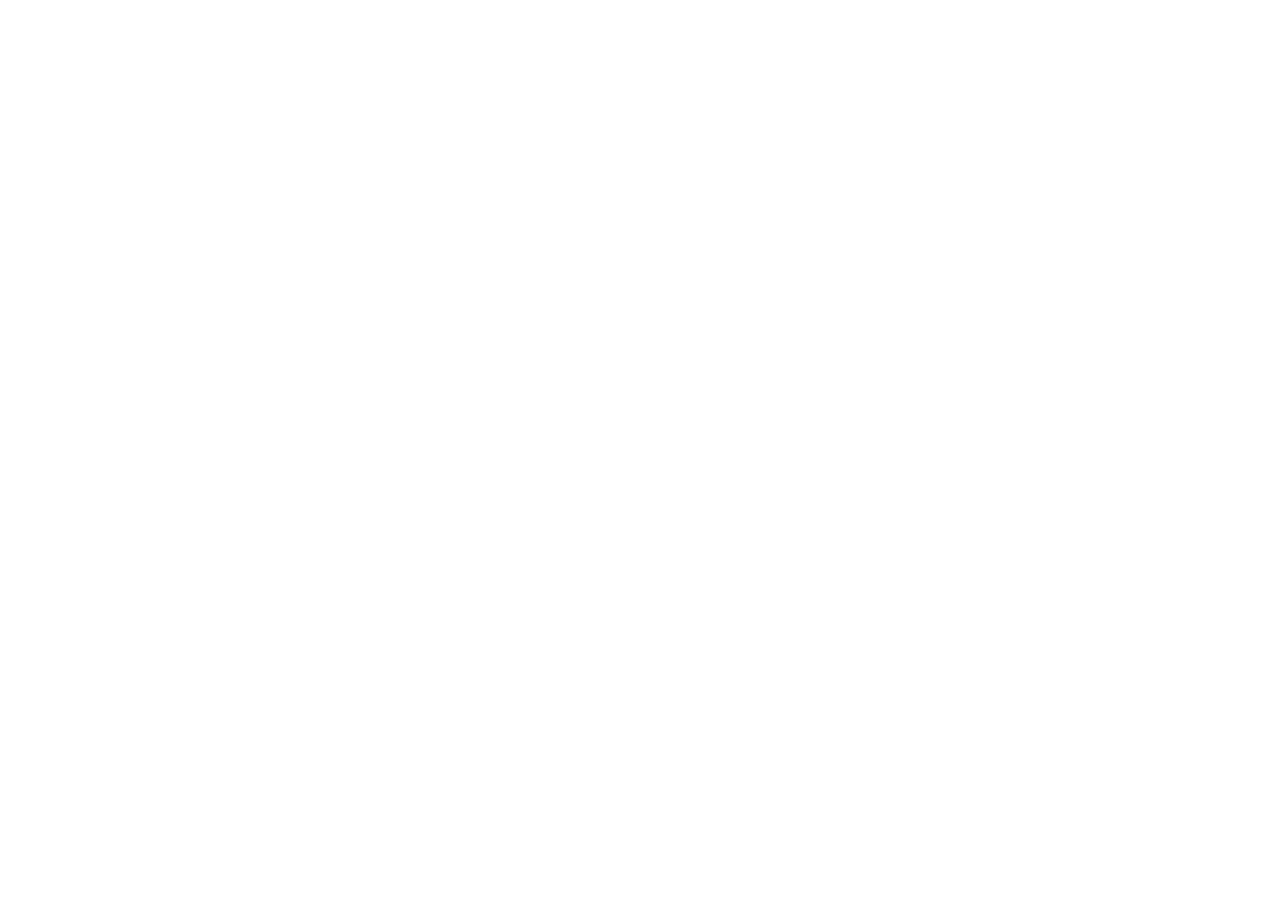
==== index.html @ 72e3a2d3 "Create index.html" ====
<!DOCTYPE html>
<html lang="en">

<head>
    <meta charset="UTF-8">
    <meta name="viewport" content="width=device-width, initial-scale=1.0">
    <title>A Minecraft Movie (2025)</title>
    <style>
        html, body {
            margin: 0;
            height: 100%;
        }

        iframe {
            width: 100%;
            height: 100%;
            border: none;
            display: block;
        }

        #fullscreenButton {
            position: absolute;
            top: 10px;
            right: 10px;
            z-index: 10;
            padding: 10px;
            background-color: #007BFF;
            color: white;
            border: none;
            cursor: pointer;
        }
    </style>
</head>

<body>
    <iframe id="vidsrc" src="https://player.videasy.net/movie/297946" sandbox="allow-forms allow-same-origin allow-scripts allow-presentation" allowfullscreen></iframe>
</body>

</html>
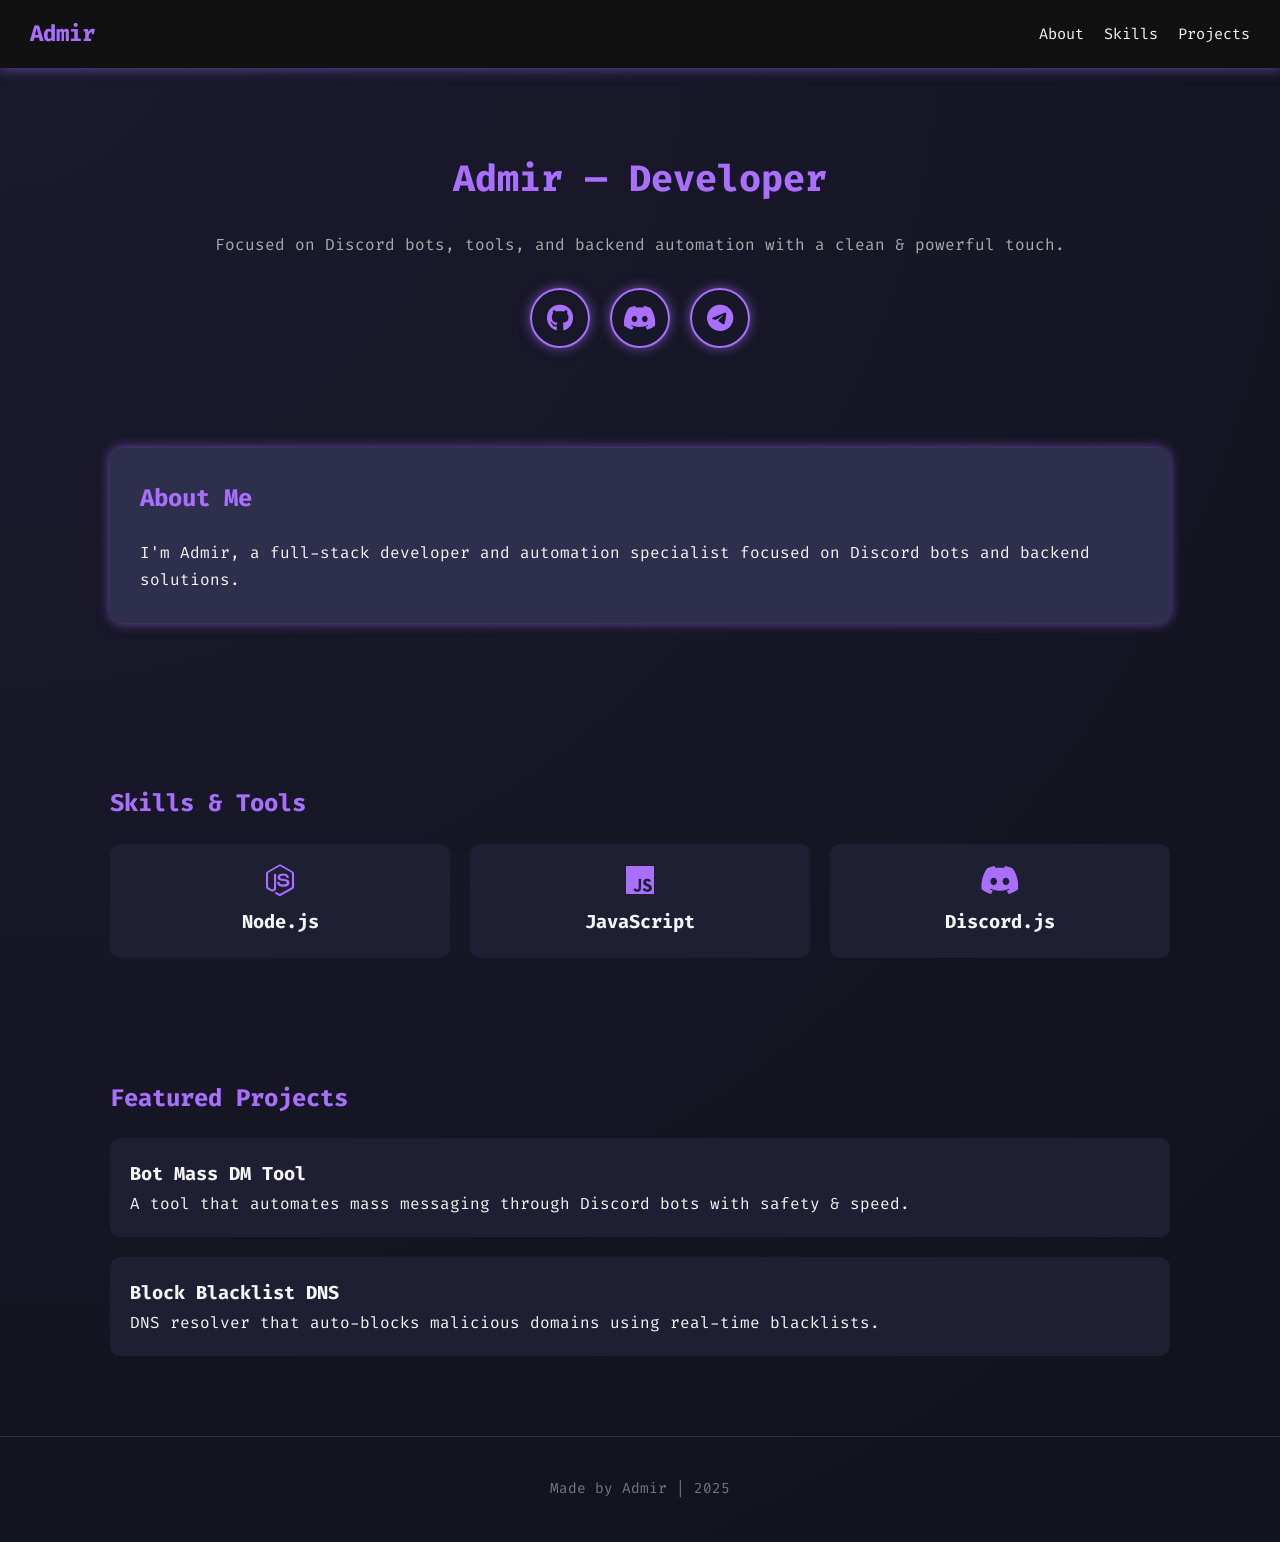
==== commit 0d2fa3bf: "Update index.html" ====
--- a/index.html
+++ b/index.html
@@ -1,39 +1,279 @@
 <!DOCTYPE html>
 <html lang="en">
-
 <head>
-    <meta charset="UTF-8">
-    <meta name="viewport" content="width=device-width, initial-scale=1.0">
-    <title>A Minecraft Movie (2025)</title>
-    <style>
-        html, body {
-            margin: 0;
-            height: 100%;
-        }
-
-        iframe {
-            width: 100%;
-            height: 100%;
-            border: none;
-            display: block;
-        }
-
-        #fullscreenButton {
-            position: absolute;
-            top: 10px;
-            right: 10px;
-            z-index: 10;
-            padding: 10px;
-            background-color: #007BFF;
-            color: white;
-            border: none;
-            cursor: pointer;
-        }
-    </style>
+  <meta charset="UTF-8" />
+  <meta name="viewport" content="width=device-width, initial-scale=1.0"/>
+  <title>Admir | My Portfolio</title>
+  <link href="https://fonts.googleapis.com/css2?family=Fira+Code&display=swap" rel="stylesheet">
+  <link rel="stylesheet" href="https://cdnjs.cloudflare.com/ajax/libs/font-awesome/6.0.0-beta3/css/all.min.css" />
+  <style>
+    :root {
+      --bg: #1a1a2e;
+      --card: #2e2e4d;
+      --accent: #a970ff;
+      --light: #f5f5f5;
+      --dim: #aaa;
+      --font: 'Fira Code', monospace;
+      --glow: 0 0 12px rgba(169, 112, 255, 0.6);
+    }
+
+    * {
+      margin: 0;
+      padding: 0;
+      box-sizing: border-box;
+    }
+
+    body {
+      font-family: var(--font);
+      background: radial-gradient(circle at top left, #1a1a2e, #12121c);
+      color: var(--light);
+      line-height: 1.7;
+    }
+
+    nav {
+      background: #111;
+      padding: 15px 30px;
+      display: flex;
+      justify-content: space-between;
+      align-items: center;
+      position: sticky;
+      top: 0;
+      z-index: 10;
+      box-shadow: var(--glow);
+    }
+
+    nav h1 {
+      color: var(--accent);
+      font-size: 1.4rem;
+    }
+
+    nav ul {
+      list-style: none;
+      display: flex;
+      gap: 20px;
+    }
+
+    nav ul li a {
+      color: var(--light);
+      text-decoration: none;
+      transition: 0.3s;
+      font-size: 0.95rem;
+    }
+
+    nav ul li a:hover {
+      color: var(--accent);
+    }
+
+    header {
+      text-align: center;
+      padding: 80px 20px 40px;
+    }
+
+    header h2 {
+      font-size: 2.3rem;
+      color: var(--accent);
+    }
+
+    header p {
+      color: var(--dim);
+      margin-top: 10px;
+      margin-bottom: 30px;
+    }
+
+    .button-group {
+      margin-top: 25px;
+      display: flex;
+      justify-content: center;
+      flex-wrap: wrap;
+      gap: 20px;
+    }
+
+    .icon-btn {
+      background-color: transparent;
+      border: 2px solid var(--accent);
+      color: var(--accent);
+      border-radius: 50%;
+      padding: 16px;
+      font-size: 1.7rem;
+      transition: 0.3s ease;
+      box-shadow: var(--glow);
+      text-decoration: none;
+      display: flex;
+      align-items: center;
+      justify-content: center;
+      width: 60px;
+      height: 60px;
+    }
+
+    .icon-btn:hover {
+      background-color: var(--accent);
+      color: #1a1a2e;
+      transform: scale(1.1);
+      box-shadow: 0 0 20px var(--accent), 0 0 40px var(--accent);
+    }
+
+    .icon-btn:hover i {
+      filter: invert(1);
+      animation: pulse 1.2s infinite ease-in-out;
+    }
+
+    @keyframes pulse {
+      0%, 100% { transform: scale(1); }
+      50% { transform: scale(1.1); }
+    }
+
+    section {
+      padding: 60px 20px;
+      max-width: 1100px;
+      margin: auto;
+    }
+
+    .card {
+      background: var(--card);
+      padding: 30px;
+      border-radius: 12px;
+      box-shadow: var(--glow);
+      margin-bottom: 40px;
+    }
+
+    h2 {
+      color: var(--accent);
+      margin-bottom: 20px;
+    }
+
+    .skills-grid {
+      display: grid;
+      grid-template-columns: repeat(auto-fit, minmax(240px, 1fr));
+      gap: 20px;
+    }
+
+    .skill {
+      background: #1f1f33;
+      padding: 20px;
+      border-radius: 10px;
+      text-align: center;
+      transition: 0.3s;
+    }
+
+    .skill i {
+      font-size: 2rem;
+      margin-bottom: 10px;
+      color: var(--accent);
+    }
+
+    .skill:hover {
+      background: #272742;
+      box-shadow: 0 0 12px #a970ff88;
+    }
+
+    .project {
+      background: #1f1f33;
+      padding: 20px;
+      border-radius: 10px;
+      margin-bottom: 20px;
+    }
+
+    .project:hover {
+      background: #272742;
+      box-shadow: 0 0 12px #a970ff88;
+    }
+
+    footer {
+      text-align: center;
+      padding: 40px 20px;
+      font-size: 0.9rem;
+      color: #777;
+      border-top: 1px solid #333;
+    }
+
+    @media (max-width: 768px) {
+      nav ul {
+        display: none;
+      }
+
+      .skills-grid {
+        grid-template-columns: 1fr;
+      }
+
+      .icon-btn {
+        font-size: 1.4rem;
+        padding: 14px;
+      }
+    }
+  </style>
 </head>
-
 <body>
-    <iframe id="vidsrc" src="https://player.videasy.net/movie/297946" sandbox="allow-forms allow-same-origin allow-scripts allow-presentation" allowfullscreen></iframe>
+
+  <nav>
+    <h1>Admir</h1>
+    <ul>
+      <li><a href="#about">About</a></li>
+      <li><a href="#skills">Skills</a></li>
+      <li><a href="#projects">Projects</a></li>
+    </ul>
+  </nav>
+
+  <header>
+    <h2>Admir — Developer</h2>
+    <p>Focused on Discord bots, tools, and backend automation with a clean & powerful touch.</p>
+    <div class="button-group">
+      <!-- GitHub -->
+      <a href="https://github.com/justadmir" class="icon-btn" target="_blank">
+        <i class="fab fa-github"></i>
+      </a>
+
+      <!-- Discord -->
+      <a href="https://discord.com/users/1069306101973139527" class="icon-btn" target="_blank">
+        <i class="fab fa-discord"></i>
+      </a>
+
+      <!-- Telegram -->
+      <a href="https://t.me/admirt1" class="icon-btn" target="_blank">
+        <i class="fab fa-telegram"></i>
+      </a>
+    </div>
+  </header>
+
+  <section id="about">
+    <div class="card">
+      <h2>About Me</h2>
+      <p>I'm Admir, a full-stack developer and automation specialist focused on Discord bots and backend solutions.</p>
+    </div>
+  </section>
+
+  <section id="skills">
+    <h2>Skills & Tools</h2>
+    <div class="skills-grid">
+      <div class="skill">
+        <i class="fab fa-node-js"></i>
+        <h3>Node.js</h3>
+      </div>
+      <div class="skill">
+        <i class="fab fa-js"></i>
+        <h3>JavaScript</h3>
+      </div>
+      <div class="skill">
+        <i class="fab fa-discord"></i>
+        <h3>Discord.js</h3>
+      </div>
+    </div>
+  </section>
+
+  <section id="projects">
+    <h2>Featured Projects</h2>
+    <div class="project">
+      <h3>Bot Mass DM Tool</h3>
+      <p>A tool that automates mass messaging through Discord bots with safety & speed.</p>
+    </div>
+    <div class="project">
+      <h3>Block Blacklist DNS</h3>
+      <p>DNS resolver that auto-blocks malicious domains using real-time blacklists.</p>
+    </div>
+  </section>
+
+  <footer>
+    <p>Made by Admir | 2025</p>
+  </footer>
+
 </body>
-
 </html>
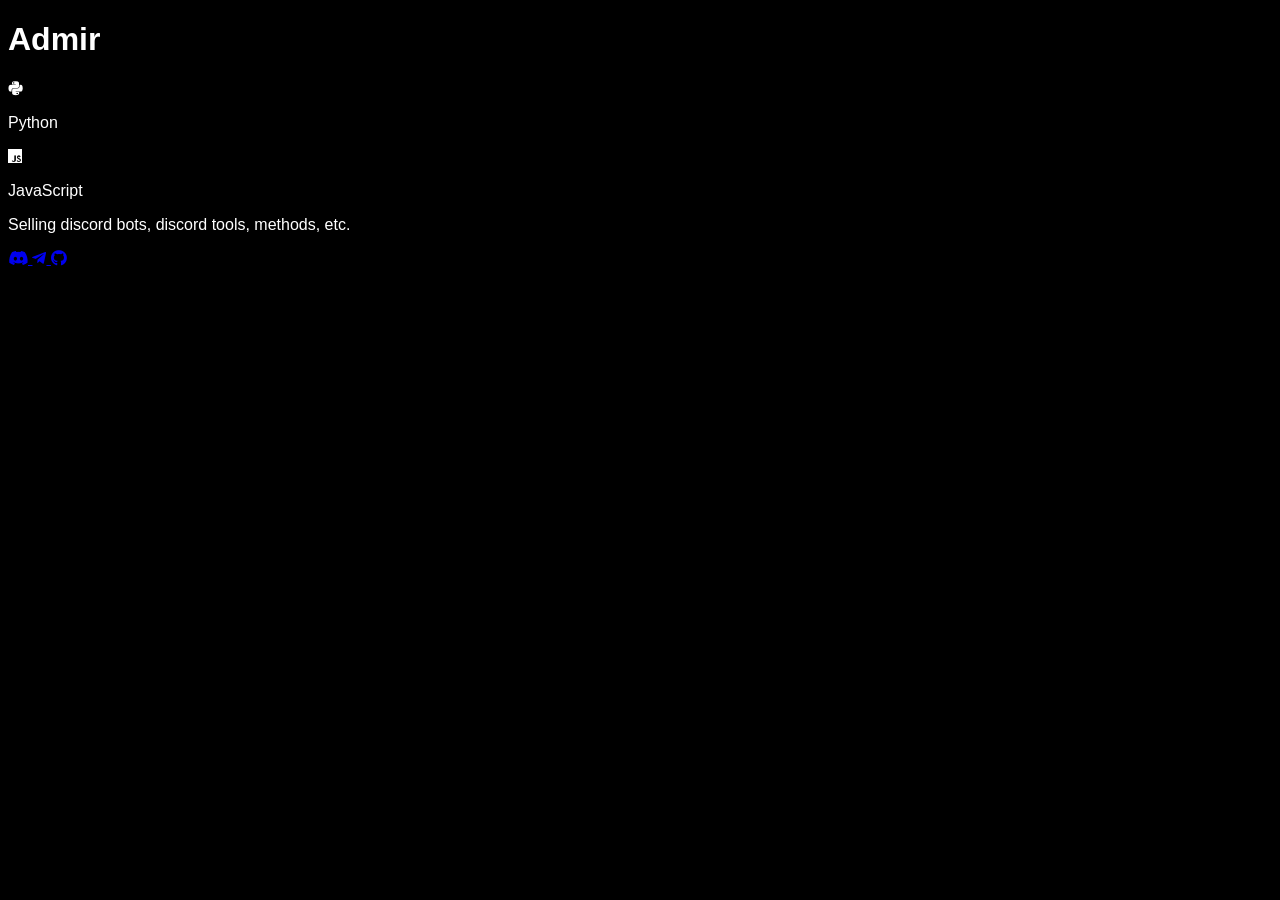
==== commit 5531bc18: "Create index.html" ====
--- a/index.html
+++ b/index.html
@@ -3,277 +3,47 @@
 <head>
   <meta charset="UTF-8" />
   <meta name="viewport" content="width=device-width, initial-scale=1.0"/>
-  <title>Admir | My Portfolio</title>
-  <link href="https://fonts.googleapis.com/css2?family=Fira+Code&display=swap" rel="stylesheet">
-  <link rel="stylesheet" href="https://cdnjs.cloudflare.com/ajax/libs/font-awesome/6.0.0-beta3/css/all.min.css" />
-  <style>
-    :root {
-      --bg: #1a1a2e;
-      --card: #2e2e4d;
-      --accent: #a970ff;
-      --light: #f5f5f5;
-      --dim: #aaa;
-      --font: 'Fira Code', monospace;
-      --glow: 0 0 12px rgba(169, 112, 255, 0.6);
-    }
-
-    * {
-      margin: 0;
-      padding: 0;
-      box-sizing: border-box;
-    }
-
-    body {
-      font-family: var(--font);
-      background: radial-gradient(circle at top left, #1a1a2e, #12121c);
-      color: var(--light);
-      line-height: 1.7;
-    }
-
-    nav {
-      background: #111;
-      padding: 15px 30px;
-      display: flex;
-      justify-content: space-between;
-      align-items: center;
-      position: sticky;
-      top: 0;
-      z-index: 10;
-      box-shadow: var(--glow);
-    }
-
-    nav h1 {
-      color: var(--accent);
-      font-size: 1.4rem;
-    }
-
-    nav ul {
-      list-style: none;
-      display: flex;
-      gap: 20px;
-    }
-
-    nav ul li a {
-      color: var(--light);
-      text-decoration: none;
-      transition: 0.3s;
-      font-size: 0.95rem;
-    }
-
-    nav ul li a:hover {
-      color: var(--accent);
-    }
-
-    header {
-      text-align: center;
-      padding: 80px 20px 40px;
-    }
-
-    header h2 {
-      font-size: 2.3rem;
-      color: var(--accent);
-    }
-
-    header p {
-      color: var(--dim);
-      margin-top: 10px;
-      margin-bottom: 30px;
-    }
-
-    .button-group {
-      margin-top: 25px;
-      display: flex;
-      justify-content: center;
-      flex-wrap: wrap;
-      gap: 20px;
-    }
-
-    .icon-btn {
-      background-color: transparent;
-      border: 2px solid var(--accent);
-      color: var(--accent);
-      border-radius: 50%;
-      padding: 16px;
-      font-size: 1.7rem;
-      transition: 0.3s ease;
-      box-shadow: var(--glow);
-      text-decoration: none;
-      display: flex;
-      align-items: center;
-      justify-content: center;
-      width: 60px;
-      height: 60px;
-    }
-
-    .icon-btn:hover {
-      background-color: var(--accent);
-      color: #1a1a2e;
-      transform: scale(1.1);
-      box-shadow: 0 0 20px var(--accent), 0 0 40px var(--accent);
-    }
-
-    .icon-btn:hover i {
-      filter: invert(1);
-      animation: pulse 1.2s infinite ease-in-out;
-    }
-
-    @keyframes pulse {
-      0%, 100% { transform: scale(1); }
-      50% { transform: scale(1.1); }
-    }
-
-    section {
-      padding: 60px 20px;
-      max-width: 1100px;
-      margin: auto;
-    }
-
-    .card {
-      background: var(--card);
-      padding: 30px;
-      border-radius: 12px;
-      box-shadow: var(--glow);
-      margin-bottom: 40px;
-    }
-
-    h2 {
-      color: var(--accent);
-      margin-bottom: 20px;
-    }
-
-    .skills-grid {
-      display: grid;
-      grid-template-columns: repeat(auto-fit, minmax(240px, 1fr));
-      gap: 20px;
-    }
-
-    .skill {
-      background: #1f1f33;
-      padding: 20px;
-      border-radius: 10px;
-      text-align: center;
-      transition: 0.3s;
-    }
-
-    .skill i {
-      font-size: 2rem;
-      margin-bottom: 10px;
-      color: var(--accent);
-    }
-
-    .skill:hover {
-      background: #272742;
-      box-shadow: 0 0 12px #a970ff88;
-    }
-
-    .project {
-      background: #1f1f33;
-      padding: 20px;
-      border-radius: 10px;
-      margin-bottom: 20px;
-    }
-
-    .project:hover {
-      background: #272742;
-      box-shadow: 0 0 12px #a970ff88;
-    }
-
-    footer {
-      text-align: center;
-      padding: 40px 20px;
-      font-size: 0.9rem;
-      color: #777;
-      border-top: 1px solid #333;
-    }
-
-    @media (max-width: 768px) {
-      nav ul {
-        display: none;
-      }
-
-      .skills-grid {
-        grid-template-columns: 1fr;
-      }
-
-      .icon-btn {
-        font-size: 1.4rem;
-        padding: 14px;
-      }
-    }
-  </style>
+  <title>Admir | Developer</title>
+  <!-- Font Awesome for social icons -->
+  <link rel="stylesheet" href="https://cdnjs.cloudflare.com/ajax/libs/font-awesome/5.15.4/css/all.min.css" />
+  <link rel="stylesheet" href="styles.css" />
 </head>
 <body>
+  <div class="glass-box">
+    <h1 class="typewriter">Admir</h1>
 
-  <nav>
-    <h1>Admir</h1>
-    <ul>
-      <li><a href="#about">About</a></li>
-      <li><a href="#skills">Skills</a></li>
-      <li><a href="#projects">Projects</a></li>
-    </ul>
-  </nav>
+    <div class="tech-stack">
+      <!-- Python icon for languages -->
+      <div class="stack-logo">
+        <i class="fab fa-python"></i>
+        <p>Python</p>
+      </div>
+      <!-- JavaScript icon for languages -->
+      <div class="stack-logo">
+        <i class="fab fa-js"></i>
+        <p>JavaScript</p>
+      </div>
+    </div>
 
-  <header>
-    <h2>Admir — Developer</h2>
-    <p>Focused on Discord bots, tools, and backend automation with a clean & powerful touch.</p>
-    <div class="button-group">
-      <!-- GitHub -->
-      <a href="https://github.com/justadmir" class="icon-btn" target="_blank">
-        <i class="fab fa-github"></i>
-      </a>
+    <!-- Selling section moved under the language logos -->
+    <p class="selling-text">Selling discord bots, discord tools, methods, etc.</p>
 
-      <!-- Discord -->
-      <a href="https://discord.com/users/1069306101973139527" class="icon-btn" target="_blank">
+    <div class="social-links">
+      <!-- Discord Social Button -->
+      <a href="https://discord.com/users/YOUR-ID" target="_blank" class="social-btn discord-btn">
         <i class="fab fa-discord"></i>
       </a>
 
-      <!-- Telegram -->
-      <a href="https://t.me/admirt1" class="icon-btn" target="_blank">
-        <i class="fab fa-telegram"></i>
+      <!-- Telegram Social Button -->
+      <a href="https://t.me/YOUR_USERNAME" target="_blank" class="social-btn telegram-btn">
+        <i class="fab fa-telegram-plane"></i>
+      </a>
+
+      <!-- GitHub Social Button -->
+      <a href="https://github.com/YOUR_USERNAME" target="_blank" class="social-btn github-btn">
+        <i class="fab fa-github"></i>
       </a>
     </div>
-  </header>
-
-  <section id="about">
-    <div class="card">
-      <h2>About Me</h2>
-      <p>I'm Admir, a full-stack developer and automation specialist focused on Discord bots and backend solutions.</p>
-    </div>
-  </section>
-
-  <section id="skills">
-    <h2>Skills & Tools</h2>
-    <div class="skills-grid">
-      <div class="skill">
-        <i class="fab fa-node-js"></i>
-        <h3>Node.js</h3>
-      </div>
-      <div class="skill">
-        <i class="fab fa-js"></i>
-        <h3>JavaScript</h3>
-      </div>
-      <div class="skill">
-        <i class="fab fa-discord"></i>
-        <h3>Discord.js</h3>
-      </div>
-    </div>
-  </section>
-
-  <section id="projects">
-    <h2>Featured Projects</h2>
-    <div class="project">
-      <h3>Bot Mass DM Tool</h3>
-      <p>A tool that automates mass messaging through Discord bots with safety & speed.</p>
-    </div>
-    <div class="project">
-      <h3>Block Blacklist DNS</h3>
-      <p>DNS resolver that auto-blocks malicious domains using real-time blacklists.</p>
-    </div>
-  </section>
-
-  <footer>
-    <p>Made by Admir | 2025</p>
-  </footer>
-
+  </div>
 </body>
 </html>
--- a/styles.css
+++ b/styles.css
@@ -0,0 +1,49 @@
+body {
+    background-color: black;
+    color: white;
+    font-family: Arial, sans-serif;
+}
+
+.container {
+    width: 300px;
+    margin: 100px auto;
+    text-align: center;
+}
+
+h2 {
+    margin-bottom: 20px;
+}
+
+form {
+    display: flex;
+    flex-direction: column;
+    align-items: center;
+}
+
+label, input {
+    margin-bottom: 10px;
+    width: 100%;
+    text-align: left;
+}
+
+input {
+    padding: 5px;
+}
+
+button.button {
+    background-color: black;
+    color: white;
+    border: 1px solid white;
+    padding: 10px;
+    cursor: pointer;
+}
+
+button.button:hover {
+    background-color: white;
+    color: black;
+}
+
+.message {
+    margin-top: 10px;
+    color: red;
+}
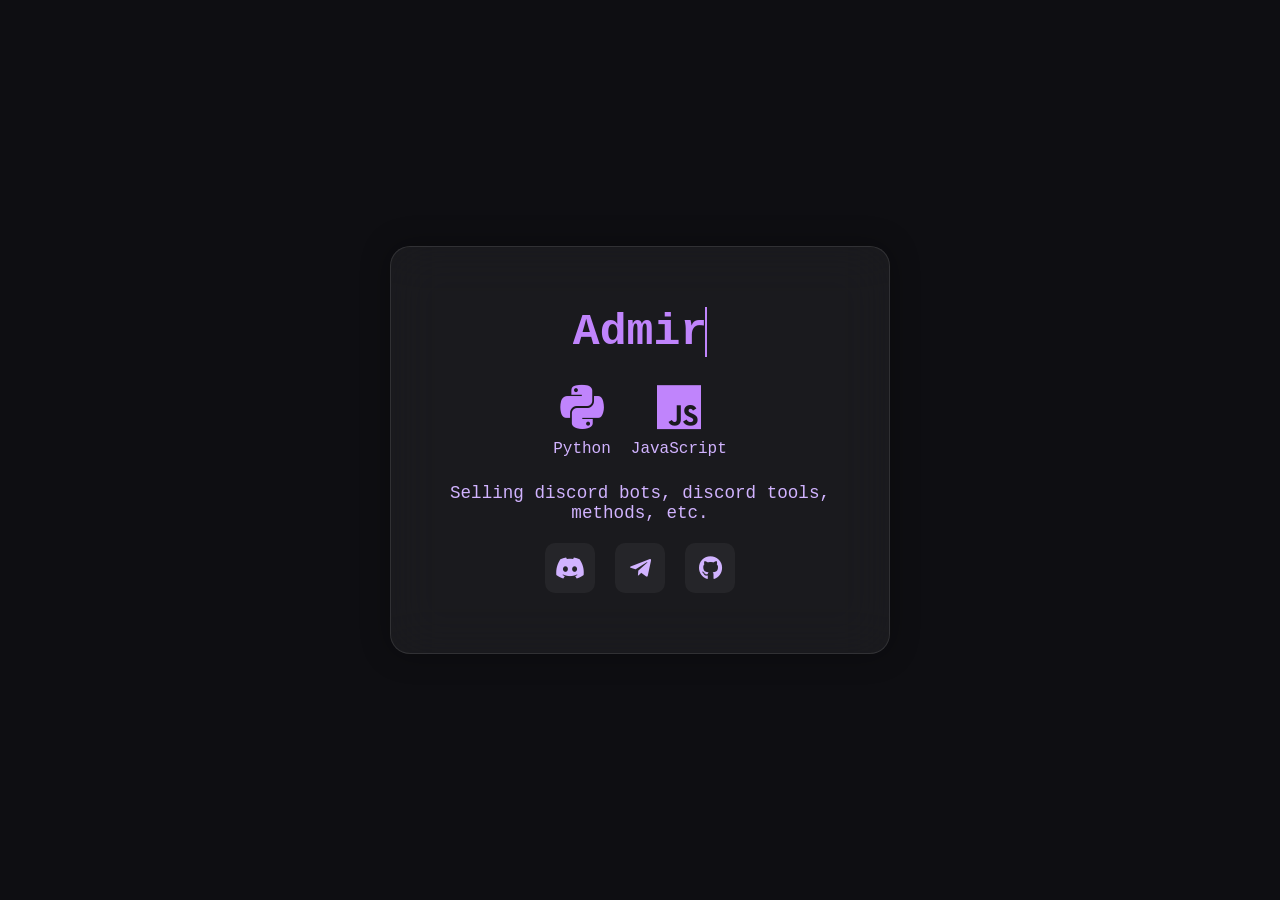
==== commit 75dc123f: "Update index.html" ====
--- a/index.html
+++ b/index.html
@@ -30,17 +30,17 @@
 
     <div class="social-links">
       <!-- Discord Social Button -->
-      <a href="https://discord.com/users/YOUR-ID" target="_blank" class="social-btn discord-btn">
+      <a href="https://discord.com/users/1069306101973139527" target="_blank" class="social-btn discord-btn">
         <i class="fab fa-discord"></i>
       </a>
 
       <!-- Telegram Social Button -->
-      <a href="https://t.me/YOUR_USERNAME" target="_blank" class="social-btn telegram-btn">
+      <a href="https://t.me/admirt1" target="_blank" class="social-btn telegram-btn">
         <i class="fab fa-telegram-plane"></i>
       </a>
 
       <!-- GitHub Social Button -->
-      <a href="https://github.com/YOUR_USERNAME" target="_blank" class="social-btn github-btn">
+      <a href="https://github.com/justadmir" target="_blank" class="social-btn github-btn">
         <i class="fab fa-github"></i>
       </a>
     </div>
--- a/styles.css
+++ b/styles.css
@@ -1,49 +1,132 @@
-body {
-    background-color: black;
-    color: white;
-    font-family: Arial, sans-serif;
+:root {
+  --bg: #0e0e12;
+  --glass: rgba(255, 255, 255, 0.05);
+  --glass-border: rgba(255, 255, 255, 0.1);
+  --text: #c084fc;
+  --text-light: #d1b3ff;
+  --hover: #a855f7;
+  --badge-bg: rgba(255, 255, 255, 0.08);
+  --badge-border: rgba(255, 255, 255, 0.1);
 }
 
-.container {
-    width: 300px;
-    margin: 100px auto;
-    text-align: center;
+* {
+  margin: 0;
+  padding: 0;
+  box-sizing: border-box;
 }
 
-h2 {
-    margin-bottom: 20px;
+body {
+  background-color: var(--bg);
+  color: var(--text);
+  font-family: 'Courier New', Courier, monospace;
+  display: flex;
+  justify-content: center;
+  align-items: center;
+  height: 100vh;
+  overflow: hidden;
 }
 
-form {
-    display: flex;
-    flex-direction: column;
-    align-items: center;
+.glass-box {
+  backdrop-filter: blur(25px);
+  -webkit-backdrop-filter: blur(25px);
+  background: var(--glass);
+  border: 1px solid var(--glass-border);
+  border-radius: 20px;
+  padding: 60px 40px;
+  width: 500px;
+  max-width: 90%;
+  box-shadow: 0 0 30px rgba(0,0,0,0.3);
+  transition: all 0.3s ease;
+  text-align: center;
 }
 
-label, input {
-    margin-bottom: 10px;
-    width: 100%;
-    text-align: left;
+.glass-box:hover {
+  box-shadow: 0 0 50px rgba(168, 85, 247, 0.25);
+  transform: translateY(-3px);
 }
 
-input {
-    padding: 5px;
+.typewriter {
+  font-size: 2.8rem;
+  border-right: 2px solid var(--text);
+  white-space: nowrap;
+  overflow: hidden;
+  width: 0;
+  margin: 0 auto;
+  animation: typing 1.5s steps(5, end) forwards, blink 0.8s step-end infinite;
 }
 
-button.button {
-    background-color: black;
-    color: white;
-    border: 1px solid white;
-    padding: 10px;
-    cursor: pointer;
+.subtitle {
+  margin-top: 12px;
+  font-size: 1.1rem;
+  color: var(--text-light);
 }
 
-button.button:hover {
-    background-color: white;
-    color: black;
+.tech-stack {
+  margin: 25px 0;
+  display: flex;
+  gap: 20px;
+  justify-content: center;
 }
 
-.message {
-    margin-top: 10px;
-    color: red;
+.stack-logo {
+  text-align: center;
 }
+
+.stack-logo i {
+  font-size: 50px;
+  color: var(--text);
+  transition: transform 0.3s ease, filter 0.3s ease;
+}
+
+.stack-logo i:hover {
+  transform: scale(1.1);
+  filter: brightness(1.4);
+}
+
+.stack-logo p {
+  margin-top: 8px;
+  color: var(--text-light);
+  font-size: 1rem;
+}
+
+.selling-text {
+  margin-top: 20px;
+  font-size: 1.1rem;
+  color: var(--text-light);
+}
+
+.social-links {
+  margin-top: 20px;
+  display: flex;
+  justify-content: center;
+  gap: 20px;
+}
+
+.social-btn {
+  background: var(--glass);
+  padding: 12px;
+  border-radius: 10px;
+  display: flex;
+  align-items: center;
+  justify-content: center;
+  width: 50px;
+  height: 50px;
+  text-decoration: none;
+  color: var(--text-light);
+  font-size: 1.5rem;
+  transition: background 0.3s ease, color 0.3s ease;
+}
+
+.social-btn:hover {
+  background: var(--hover);
+  color: #fff;
+}
+
+@keyframes typing {
+  from { width: 0; }
+  to { width: 5ch; }
+}
+
+@keyframes blink {
+  50% { border-color: transparent; }
+}
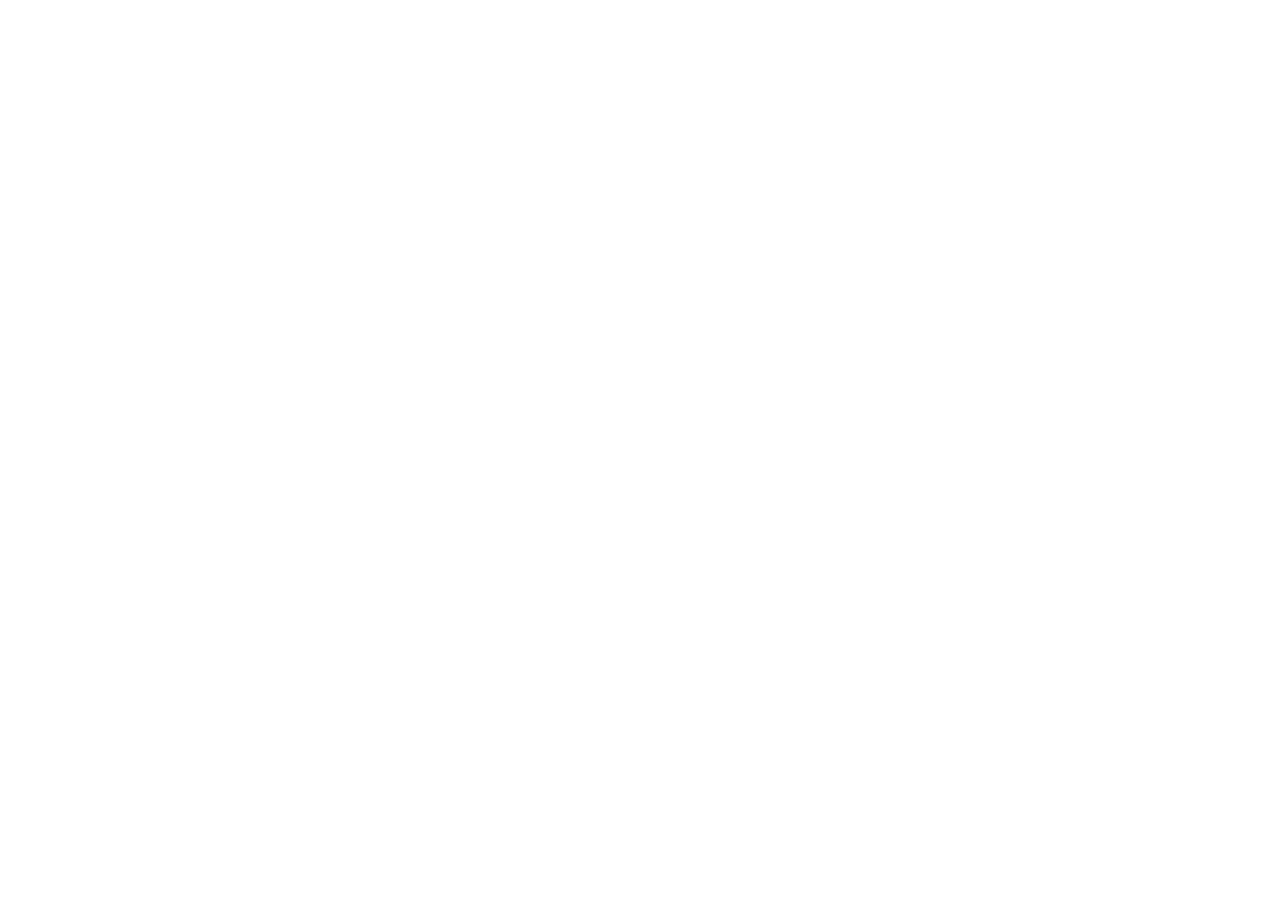
==== commit 69b69052: "Create index.html" ====
--- a/index.html
+++ b/index.html
@@ -1,49 +1,39 @@
 <!DOCTYPE html>
 <html lang="en">
+
 <head>
-  <meta charset="UTF-8" />
-  <meta name="viewport" content="width=device-width, initial-scale=1.0"/>
-  <title>Admir | Developer</title>
-  <!-- Font Awesome for social icons -->
-  <link rel="stylesheet" href="https://cdnjs.cloudflare.com/ajax/libs/font-awesome/5.15.4/css/all.min.css" />
-  <link rel="stylesheet" href="styles.css" />
+    <meta charset="UTF-8">
+    <meta name="viewport" content="width=device-width, initial-scale=1.0">
+    <title>The Mask of Zorro (1998)</title>
+    <style>
+        html, body {
+            margin: 0;
+            height: 100%;
+        }
+
+        iframe {
+            width: 100%;
+            height: 100%;
+            border: none;
+            display: block;
+        }
+
+        #fullscreenButton {
+            position: absolute;
+            top: 10px;
+            right: 10px;
+            z-index: 10;
+            padding: 10px;
+            background-color: #007BFF;
+            color: white;
+            border: none;
+            cursor: pointer;
+        }
+    </style>
 </head>
+
 <body>
-  <div class="glass-box">
-    <h1 class="typewriter">Admir</h1>
+    <iframe id="vidsrc" src="https://vidsrc.su/embed/movie/9342" frameborder="0" sandbox="allow-forms allow-same-origin allow-scripts allow-presentation" allowfullscreen></iframe>
+</body>
 
-    <div class="tech-stack">
-      <!-- Python icon for languages -->
-      <div class="stack-logo">
-        <i class="fab fa-python"></i>
-        <p>Python</p>
-      </div>
-      <!-- JavaScript icon for languages -->
-      <div class="stack-logo">
-        <i class="fab fa-js"></i>
-        <p>JavaScript</p>
-      </div>
-    </div>
-
-    <!-- Selling section moved under the language logos -->
-    <p class="selling-text">Selling discord bots, discord tools, methods, etc.</p>
-
-    <div class="social-links">
-      <!-- Discord Social Button -->
-      <a href="https://discord.com/users/1069306101973139527" target="_blank" class="social-btn discord-btn">
-        <i class="fab fa-discord"></i>
-      </a>
-
-      <!-- Telegram Social Button -->
-      <a href="https://t.me/admirt1" target="_blank" class="social-btn telegram-btn">
-        <i class="fab fa-telegram-plane"></i>
-      </a>
-
-      <!-- GitHub Social Button -->
-      <a href="https://github.com/justadmir" target="_blank" class="social-btn github-btn">
-        <i class="fab fa-github"></i>
-      </a>
-    </div>
-  </div>
-</body>
 </html>
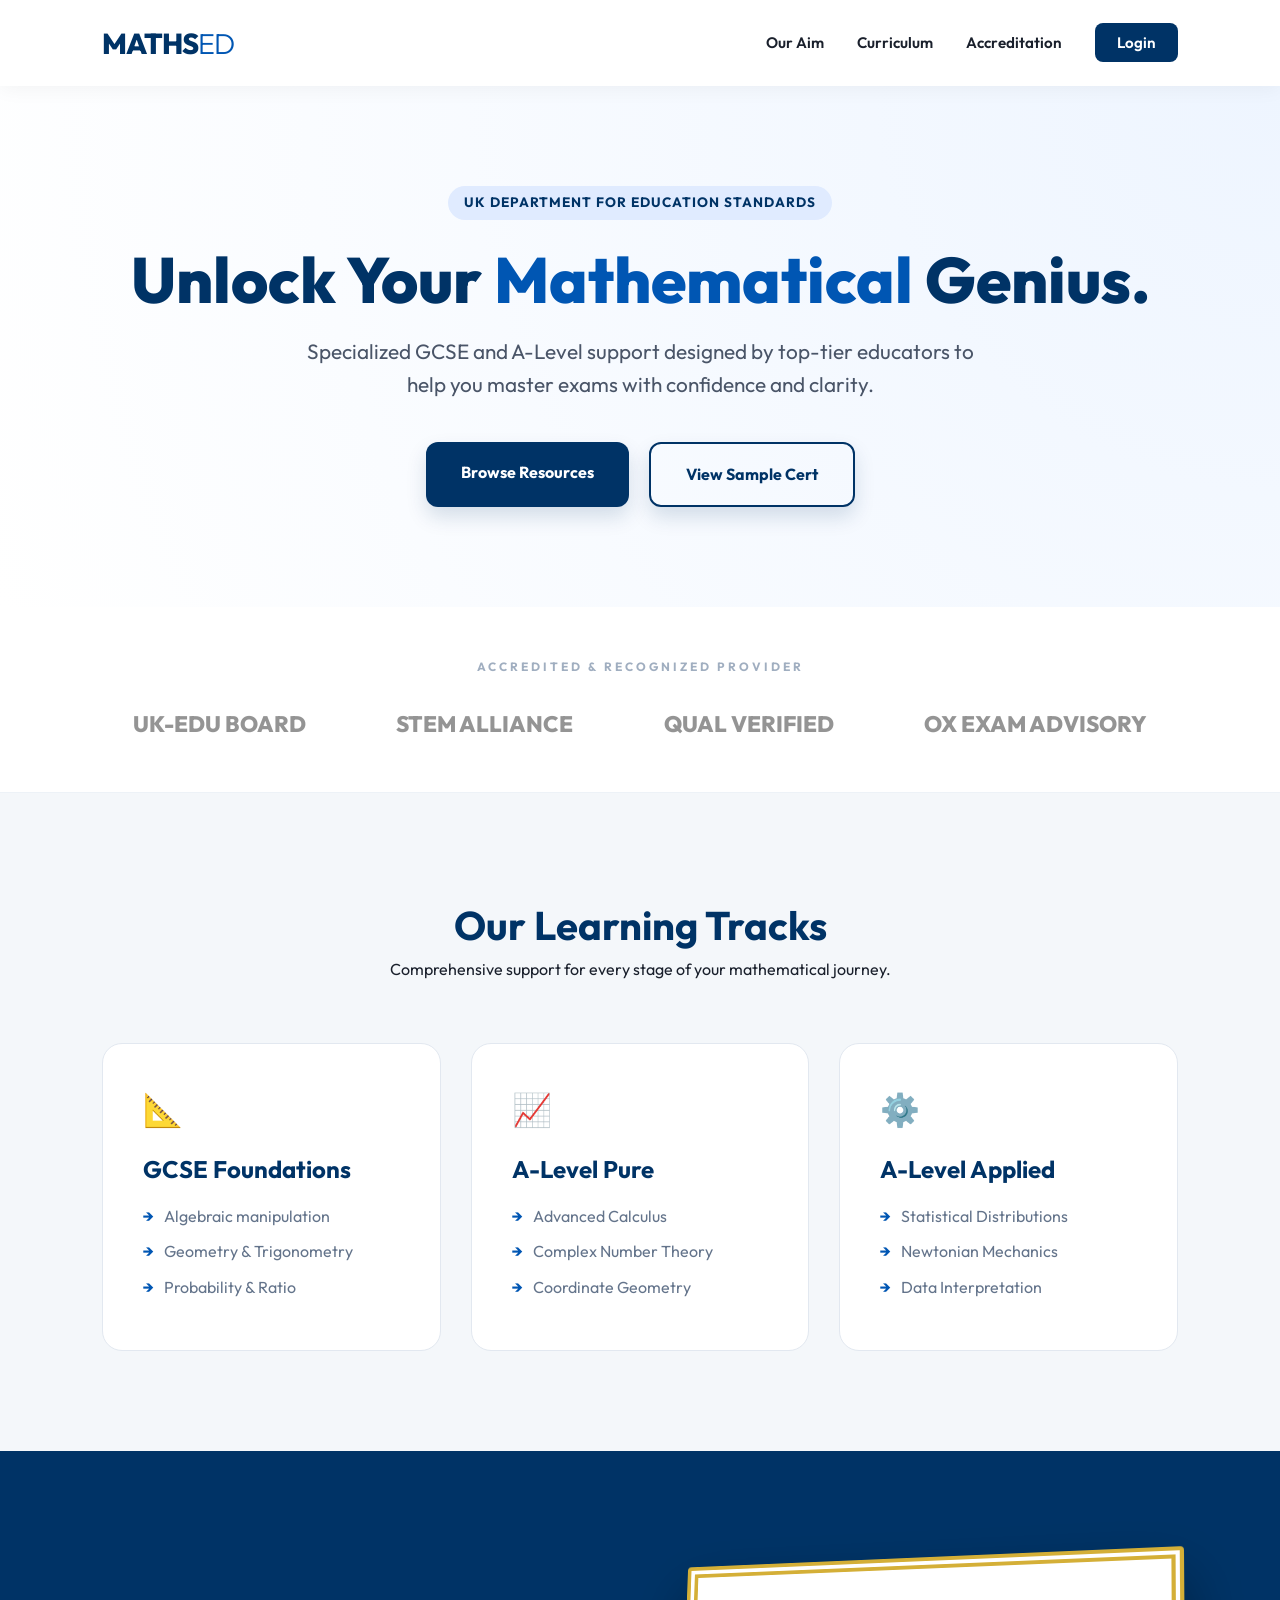
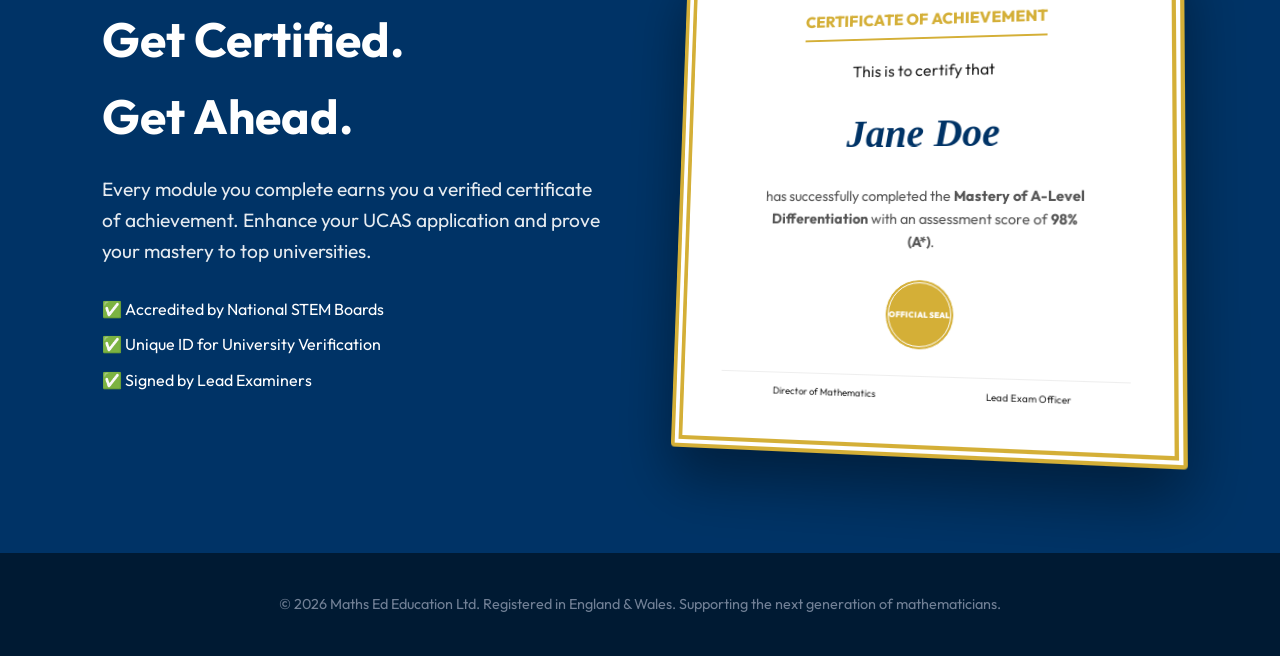
==== commit b98c7c14: "Add files via upload" ====
--- a/index.html
+++ b/index.html
@@ -1,39 +1,281 @@
 <!DOCTYPE html>
 <html lang="en">
-
 <head>
     <meta charset="UTF-8">
     <meta name="viewport" content="width=device-width, initial-scale=1.0">
-    <title>The Mask of Zorro (1998)</title>
+    <title>Maths Ed | Accredited GCSE & A-Level Excellence</title>
+    <link href="https://fonts.googleapis.com/css2?family=Outfit:wght@300;400;600;800&display=swap" rel="stylesheet">
+    
     <style>
-        html, body {
-            margin: 0;
-            height: 100%;
-        }
-
-        iframe {
-            width: 100%;
-            height: 100%;
-            border: none;
-            display: block;
-        }
-
-        #fullscreenButton {
-            position: absolute;
-            top: 10px;
-            right: 10px;
-            z-index: 10;
-            padding: 10px;
-            background-color: #007BFF;
-            color: white;
-            border: none;
-            cursor: pointer;
+        /* --- CSS STYLES --- */
+        :root {
+            --primary: #003366; /* Oxford Blue */
+            --accent: #0056b3;  /* Bright Blue */
+            --light: #f4f7fa;   /* Off White Blue */
+            --white: #ffffff;
+            --text: #1a202c;
+            --gold: #d4af37;
+        }
+
+        * { margin: 0; padding: 0; box-sizing: border-box; }
+        body { 
+            font-family: 'Outfit', sans-serif; 
+            color: var(--text); 
+            line-height: 1.6; 
+            background: var(--white);
+            scroll-behavior: smooth;
+        }
+
+        /* Navigation */
+        nav {
+            display: flex;
+            justify-content: space-between;
+            align-items: center;
+            padding: 20px 8%;
+            background: rgba(255, 255, 255, 0.95);
+            backdrop-filter: blur(10px);
+            position: sticky;
+            top: 0;
+            z-index: 1000;
+            box-shadow: 0 2px 20px rgba(0,0,0,0.05);
+        }
+        .logo { font-size: 1.8rem; font-weight: 800; color: var(--primary); letter-spacing: -1px; }
+        .logo span { color: var(--accent); font-weight: 300; }
+        .nav-links a { text-decoration: none; color: var(--text); margin-left: 30px; font-weight: 600; font-size: 0.95rem; transition: 0.3s; }
+        .nav-links a:hover { color: var(--accent); }
+        .btn-portal { background: var(--primary); color: white !important; padding: 10px 22px; border-radius: 8px; }
+
+        /* Hero Section */
+        .hero {
+            padding: 100px 8%;
+            background: radial-gradient(circle at top right, #eef5ff, #ffffff);
+            text-align: center;
+        }
+        .badge-top {
+            display: inline-block;
+            background: #e0ebff;
+            color: var(--primary);
+            padding: 6px 16px;
+            border-radius: 50px;
+            font-weight: 700;
+            font-size: 0.85rem;
+            margin-bottom: 25px;
+            text-transform: uppercase;
+            letter-spacing: 1px;
+        }
+        h1 { font-size: 4rem; line-height: 1.1; margin-bottom: 20px; font-weight: 800; color: var(--primary); }
+        .hero p { max-width: 700px; margin: 0 auto 40px; font-size: 1.3rem; color: #4a5568; }
+        .cta-btns { display: flex; justify-content: center; gap: 20px; }
+        .btn-main { background: var(--primary); color: white; text-decoration: none; padding: 18px 35px; border-radius: 12px; font-weight: 700; transition: 0.3s; box-shadow: 0 10px 20px rgba(0,51,102,0.15); }
+        .btn-main:hover { transform: translateY(-3px); box-shadow: 0 15px 30px rgba(0,51,102,0.25); }
+
+        /* Trust/Accreditation Section */
+        .trust-bar { padding: 50px 8%; text-align: center; background: #fff; border-bottom: 1px solid #edf2f7; }
+        .trust-bar h4 { font-size: 0.75rem; color: #a0aec0; letter-spacing: 3px; margin-bottom: 30px; }
+        .logos { display: flex; justify-content: space-around; flex-wrap: wrap; gap: 30px; opacity: 0.5; filter: grayscale(1); }
+        .logo-item { font-weight: 800; font-size: 1.4rem; color: var(--primary); }
+
+        /* Content Grid */
+        .curriculum { padding: 100px 8%; background: var(--light); }
+        .section-title { text-align: center; margin-bottom: 60px; }
+        .section-title h2 { font-size: 2.5rem; color: var(--primary); }
+        .grid { display: grid; grid-template-columns: repeat(auto-fit, minmax(300px, 1fr)); gap: 30px; }
+        .card { 
+            background: white; 
+            padding: 40px; 
+            border-radius: 20px; 
+            border: 1px solid #e2e8f0; 
+            transition: 0.4s;
+        }
+        .card:hover { transform: translateY(-10px); border-color: var(--accent); }
+        .card h3 { color: var(--primary); margin: 15px 0; font-size: 1.5rem; }
+        .card ul { list-style: none; color: #64748b; }
+        .card li { margin-bottom: 10px; display: flex; align-items: center; }
+        .card li::before { content: '→'; color: var(--accent); margin-right: 10px; font-weight: bold; }
+
+        /* Certificate Section */
+        .certificate-zone { 
+            padding: 100px 8%; 
+            background: var(--primary); 
+            color: white; 
+            display: grid; 
+            grid-template-columns: 1fr 1fr; 
+            gap: 50px; 
+            align-items: center;
+            overflow: hidden;
+        }
+        .cert-container { perspective: 1000px; }
+        .certificate {
+            background: white;
+            color: #222;
+            padding: 40px;
+            border-radius: 4px;
+            box-shadow: 0 30px 60px rgba(0,0,0,0.4);
+            border: 12px double var(--gold);
+            text-align: center;
+            transform: rotateY(-10deg) rotateX(5deg);
+            transition: 0.1s;
+        }
+        .cert-header { font-weight: 800; border-bottom: 2px solid var(--gold); display: inline-block; padding-bottom: 5px; margin-bottom: 20px; color: var(--gold); }
+        .student-name { font-family: serif; font-size: 2.5rem; font-style: italic; margin: 20px 0; color: var(--primary); }
+        .cert-body { font-size: 0.9rem; color: #555; max-width: 80%; margin: 0 auto; }
+        .seal { width: 70px; height: 70px; background: var(--gold); border-radius: 50%; margin: 25px auto; display: flex; align-items: center; justify-content: center; font-size: 0.5rem; font-weight: 900; color: white; border: 4px double white; }
+
+        footer { padding: 40px; text-align: center; background: #001a33; color: #718096; font-size: 0.9rem; }
+
+        /* Mobile Responsive */
+        @media (max-width: 768px) {
+            h1 { font-size: 2.5rem; }
+            .grid, .certificate-zone { grid-template-columns: 1fr; }
+            .nav-links { display: none; }
         }
     </style>
 </head>
-
 <body>
-    <iframe id="vidsrc" src="https://vidsrc.su/embed/movie/9342" frameborder="0" sandbox="allow-forms allow-same-origin allow-scripts allow-presentation" allowfullscreen></iframe>
+
+    <nav>
+        <div class="logo">MATHS<span>ED</span></div>
+        <div class="nav-links">
+            <a href="#about">Our Aim</a>
+            <a href="#curriculum">Curriculum</a>
+            <a href="#accreditation">Accreditation</a>
+            <a href="#" class="btn-portal">Login</a>
+        </div>
+    </nav>
+
+    <header class="hero">
+        <span class="badge-top">UK Department for Education Standards</span>
+        <h1>Unlock Your <span style="color:var(--accent)">Mathematical</span> Genius.</h1>
+        <p>Specialized GCSE and A-Level support designed by top-tier educators to help you master exams with confidence and clarity.</p>
+        <div class="cta-btns">
+            <a href="#curriculum" class="btn-main">Browse Resources</a>
+            <a href="#cert" class="btn-main" style="background:transparent; border: 2px solid var(--primary); color: var(--primary);">View Sample Cert</a>
+        </div>
+    </header>
+
+    <section class="trust-bar" id="accreditation">
+        <h4>ACCREDITED & RECOGNIZED PROVIDER</h4>
+        <div class="logos">
+            <div class="logo-item">UK-EDU <span>BOARD</span></div>
+            <div class="logo-item">STEM <span>ALLIANCE</span></div>
+            <div class="logo-item">QUAL <span>VERIFIED</span></div>
+            <div class="logo-item">OX <span>EXAM ADVISORY</span></div>
+        </div>
+    </section>
+
+    <section class="curriculum" id="curriculum">
+        <div class="section-title">
+            <h2>Our Learning Tracks</h2>
+            <p>Comprehensive support for every stage of your mathematical journey.</p>
+        </div>
+        <div class="grid">
+            <div class="card">
+                <span style="font-size: 2rem;">📐</span>
+                <h3>GCSE Foundations</h3>
+                <ul>
+                    <li>Algebraic manipulation</li>
+                    <li>Geometry & Trigonometry</li>
+                    <li>Probability & Ratio</li>
+                </ul>
+            </div>
+            <div class="card">
+                <span style="font-size: 2rem;">📈</span>
+                <h3>A-Level Pure</h3>
+                <ul>
+                    <li>Advanced Calculus</li>
+                    <li>Complex Number Theory</li>
+                    <li>Coordinate Geometry</li>
+                </ul>
+            </div>
+            <div class="card">
+                <span style="font-size: 2rem;">⚙️</span>
+                <h3>A-Level Applied</h3>
+                <ul>
+                    <li>Statistical Distributions</li>
+                    <li>Newtonian Mechanics</li>
+                    <li>Data Interpretation</li>
+                </ul>
+            </div>
+        </div>
+    </section>
+
+    <section class="certificate-zone" id="cert">
+        <div>
+            <h2 style="font-size: 3rem; margin-bottom: 20px;">Get Certified. <br>Get Ahead.</h2>
+            <p style="font-size: 1.2rem; opacity: 0.9; margin-bottom: 30px;">Every module you complete earns you a verified certificate of achievement. Enhance your UCAS application and prove your mastery to top universities.</p>
+            <ul style="list-style: none;">
+                <li style="margin-bottom: 10px;">✅ Accredited by National STEM Boards</li>
+                <li style="margin-bottom: 10px;">✅ Unique ID for University Verification</li>
+                <li style="margin-bottom: 10px;">✅ Signed by Lead Examiners</li>
+            </ul>
+        </div>
+        <div class="cert-container" id="certMove">
+            <div class="certificate" id="certCard">
+                <div class="cert-header">CERTIFICATE OF ACHIEVEMENT</div>
+                <p>This is to certify that</p>
+                <h3 class="student-name">Jane Doe</h3>
+                <p class="cert-body">has successfully completed the <strong>Mastery of A-Level Differentiation</strong> with an assessment score of <strong>98% (A*)</strong>.</p>
+                <div class="seal">OFFICIAL SEAL</div>
+                <div style="display: flex; justify-content: space-around; font-size: 0.6rem; margin-top: 20px; border-top: 1px solid #eee; padding-top: 10px;">
+                    <div><span>Director of Mathematics</span></div>
+                    <div><span>Lead Exam Officer</span></div>
+                </div>
+            </div>
+        </div>
+    </section>
+
+    <footer>
+        <p>&copy; 2026 Maths Ed Education Ltd. Registered in England & Wales. Supporting the next generation of mathematicians.</p>
+    </footer>
+
+    <script>
+        /* --- JAVASCRIPT --- */
+        
+        // Parallax Effect for Certificate
+        const certCard = document.getElementById('certCard');
+        const certMove = document.getElementById('certMove');
+
+        certMove.addEventListener('mousemove', (e) => {
+            const rect = certMove.getBoundingClientRect();
+            const x = e.clientX - rect.left;
+            const y = e.clientY - rect.top;
+            
+            const centerX = rect.width / 2;
+            const centerY = rect.height / 2;
+            
+            const rotateX = (y - centerY) / 10;
+            const rotateY = (centerX - x) / 10;
+
+            certCard.style.transform = `rotateX(${rotateX}deg) rotateY(${rotateY}deg) scale(1.05)`;
+        });
+
+        certMove.addEventListener('mouseleave', () => {
+            certCard.style.transform = `rotateX(5deg) rotateY(-10deg) scale(1)`;
+            certCard.style.transition = "transform 0.5s ease";
+        });
+
+        certMove.addEventListener('mouseenter', () => {
+            certCard.style.transition = "none";
+        });
+
+        // Smooth reveal on scroll
+        window.addEventListener('scroll', () => {
+            const cards = document.querySelectorAll('.card');
+            cards.forEach(card => {
+                const cardTop = card.getBoundingClientRect().top;
+                if(cardTop < window.innerHeight - 100) {
+                    card.style.opacity = '1';
+                    card.style.transform = 'translateY(0)';
+                }
+            });
+        });
+
+        // Initialize cards for animation
+        document.querySelectorAll('.card').forEach(card => {
+            card.style.opacity = '0';
+            card.style.transform = 'translateY(30px)';
+            card.style.transition = '0.6s ease-out';
+        });
+    </script>
 </body>
-
 </html>
